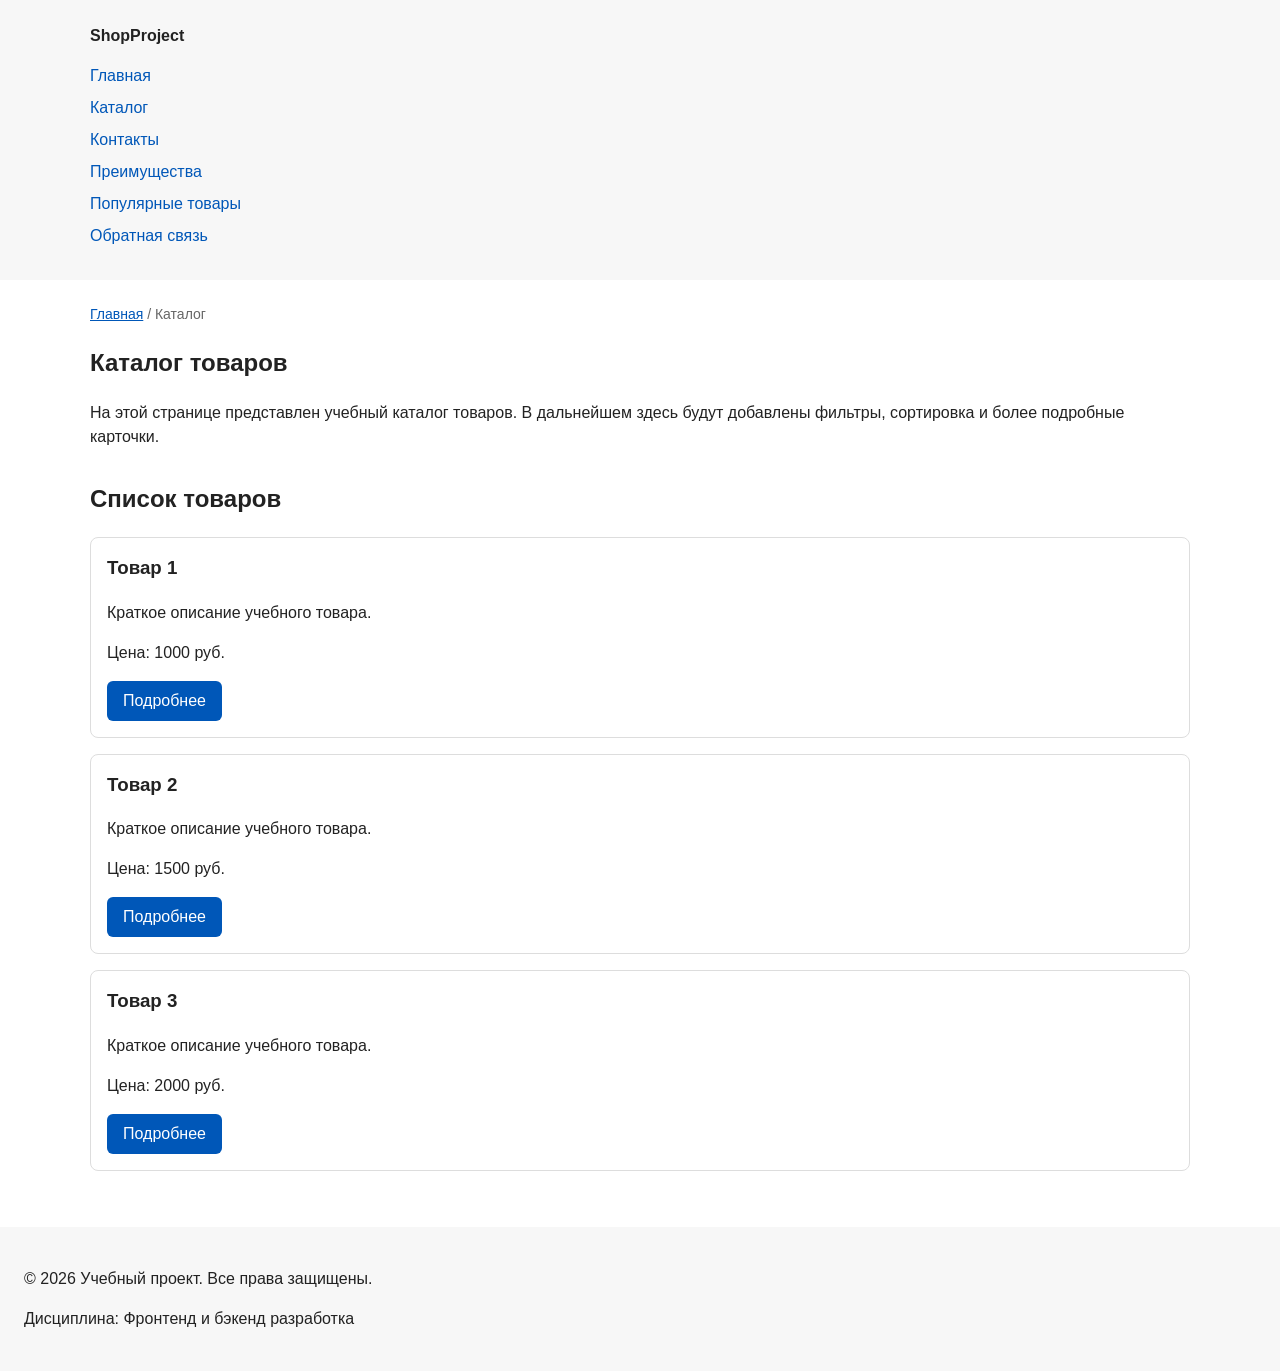
==== catalog.html @ 9553cd01 "feat: add multi-page structure navigation and anchors" ====
<!DOCTYPE html>
<html lang="ru">
<head>
  <meta charset="UTF-8">
  <meta name="viewport" content="width=device-width, initial-scale=1.0">
  <meta name="description" content="Каталог товаров учебного интернет-магазина.">
  <title>Каталог товаров — Учебный интернет-магазин</title>
  <link rel="stylesheet" href="css/style.css">
</head>
<body>
  <header>
    <div class="site-header">
      <a class="site-logo" href="index.html">ShopProject</a>

      <nav class="site-nav" aria-label="Основная навигация">
        <ul class="site-nav__list">
          <li><a href="index.html">Главная</a></li>
          <li><a href="catalog.html">Каталог</a></li>
          <li><a href="contacts.html">Контакты</a></li>
          <li><a href="index.html#advantages">Преимущества</a></li>
          <li><a href="index.html#popular">Популярные товары</a></li>
          <li><a href="index.html#contacts">Обратная связь</a></li>
        </ul>
      </nav>
    </div>
  </header>

  <main>
    <nav class="breadcrumbs" aria-label="Хлебные крошки">
      <a href="index.html">Главная</a>
      <span>Каталог</span>
    </nav>

    <section class="section">
      <h1>Каталог товаров</h1>
      <p>
        На этой странице представлен учебный каталог товаров.
        В дальнейшем здесь будут добавлены фильтры, сортировка и более
        подробные карточки.
      </p>
    </section>

    <section class="section">
      <h2>Список товаров</h2>

      <article class="product-card">
        <h3>Товар 1</h3>
        <p>Краткое описание учебного товара.</p>
        <p>Цена: 1000 руб.</p>
        <a class="button" href="index.html#popular">Подробнее</a>
      </article>

      <article class="product-card">
        <h3>Товар 2</h3>
        <p>Краткое описание учебного товара.</p>
        <p>Цена: 1500 руб.</p>
        <a class="button" href="index.html#popular">Подробнее</a>
      </article>

      <article class="product-card">
        <h3>Товар 3</h3>
        <p>Краткое описание учебного товара.</p>
        <p>Цена: 2000 руб.</p>
        <a class="button" href="index.html#popular">Подробнее</a>
      </article>
    </section>
  </main>

  <footer>
    <p>&copy; 2026 Учебный проект. Все права защищены.</p>
    <p>Дисциплина: Фронтенд и бэкенд разработка</p>
  </footer>
</body>
</html>
---- css/style.css ----
/* ===============================
   1. Переменные проекта
   =============================== */

:root {
  /* Основные цвета проекта */
  --color-bg: #ffffff;
  --color-text: #222222;
  --color-muted: #666666;
  --color-primary: #0057b8;
  --color-primary-dark: #003f86;
  --color-border: #dddddd;
  --color-surface: #f7f7f7;
  --color-surface-accent: #eef5ff;
  --color-danger: #b00020;
  --color-success: #168a2f;
  --color-success-bg: #eefaf0;
  --color-white: #ffffff;

  /* Отступы */
  --space-xs: 4px;
  --space-sm: 8px;
  --space-md: 16px;
  --space-lg: 24px;
  --space-xl: 32px;

  /* Скругления */
  --radius-sm: 6px;
  --radius-md: 8px;
  --radius-lg: 12px;

  /* Размеры */
  --container-width: 1100px;
}

:target {
  outline: 2px dashed var(--color-primary);
  outline-offset: 4px;
}

/* ===============================
   2. Базовые стили
   =============================== */

/*
  Универсальное правило для всех элементов.
  border-box делает расчёт размеров более понятным:
  width включает content, padding и border.
*/
* {
  box-sizing: border-box;
}

/*
  Убираем стандартный внешний отступ браузера у body.
  Без этого вокруг страницы может появиться белая рамка.
*/
body {
  margin: 0;
  font-family: Arial, sans-serif;
  line-height: 1.5;
  color: var(--color-text);
  background-color: var(--color-bg);
}

/*
  Задаём внутренние отступы для основных областей страницы.
  Это делает содержимое визуально отделённым от краёв окна браузера.
*/
header,
main,
footer {
  padding: var(--space-lg);
}

/*
  Оформляем шапку страницы.
*/
header {
  background-color: var(--color-surface);
}

/*
  Оформляем подвал страницы тем же фоном,
  чтобы визуально отделить его от основного содержимого.
*/
footer {
  background-color: var(--color-surface);
}

html {
  scroll-behavior: smooth;
}

/* ===============================
   3. Общие элементы интерфейса
   =============================== */

a {
  color: var(--color-primary);
}

a:hover {
  color: var(--color-primary-dark);
}

a:focus-visible {
  outline: 2px solid var(--color-primary);
  outline-offset: 3px;
}

/*
  Пока это обычная ссылка или кнопка, но визуально она оформляется как кнопка.
*/
.button {
  display: inline-block;
  padding: var(--space-sm) var(--space-md);
  color: var(--color-white);
  background-color: var(--color-primary);
  text-decoration: none;
  border: none;
  border-radius: var(--radius-sm);
  cursor: pointer;
}

.button:hover {
  background-color: var(--color-primary-dark);
}

.button:focus-visible {
  outline: 2px solid var(--color-primary);
  outline-offset: 3px;
}

.button:disabled {
  opacity: 0.6;
  cursor: not-allowed;
}

/* ===============================
   4. Компоненты страницы
   =============================== */

/*
  Ограничиваем ширину содержимого шапки,
  чтобы оно не растягивалось слишком сильно на широких экранах.
*/
.site-header {
  max-width: var(--container-width);
  margin: 0 auto;
}

/*
  Оформляем текстовый логотип.
*/
.site-logo {
  font-weight: bold;
  text-decoration: none;
  color: var(--color-text);
}

/*
  Убираем стандартные отступы и маркеры списка навигации.
*/
.site-nav__list {
  padding: 0;
  margin: var(--space-md) 0 0;
  list-style: none;
}

/*
  Добавляем расстояние между пунктами меню.
*/
.site-nav__list li {
  margin-bottom: var(--space-sm);
}

/*
  Оформляем ссылки меню.
*/
.site-nav__list a {
  color: var(--color-primary);
  text-decoration: none;
}

/*
  При наведении мыши подчёркиваем ссылку.
  Подробно состояния интерфейса будут рассмотрены в практической работе 1.7.
*/
.site-nav__list a:hover {
  text-decoration: underline;
}

/*
  Hero-блок — первый крупный блок страницы.
  Он визуально отделяется от остальных разделов фоном и отступами.
*/
.hero {
  max-width: var(--container-width);
  margin: 0 auto var(--space-xl);
  padding: var(--space-xl) var(--space-lg);
  background-color: var(--color-surface-accent);
  border-radius: var(--radius-lg);
}

/*
  Общий класс для разделов страницы.
*/
.section {
  max-width: var(--container-width);
  margin: 0 auto var(--space-xl);
}

/*
  Убираем лишний верхний отступ у заголовков разделов.
*/
.section h2 {
  margin-top: 0;
}

/*
  Карточка товара — самостоятельный блок.
  На следующих занятиях карточки будут доработаны и выстроены в сетку.
*/
.product-card {
  margin-bottom: var(--space-md);
  padding: var(--space-md);
  border: 1px solid var(--color-border);
  border-radius: var(--radius-md);
  background-color: var(--color-bg);
}

/*
  При наведении подсвечиваем рамку — карточка воспринимается как интерактивный блок.
*/
.product-card:hover {
  border-color: var(--color-primary);
}

/*
  Убираем лишний верхний отступ у заголовка карточки.
*/
.product-card h3 {
  margin-top: 0;
}

/*
  Дополнительный информационный блок.
*/
.aside-info {
  max-width: var(--container-width);
  margin: 0 auto var(--space-xl);
  padding: var(--space-md);
  border-left: 4px solid var(--color-primary);
  background-color: var(--color-surface);
}

/* ===============================
   5. Форма и модальное окно
   =============================== */

/*
  Модальное окно.
  Элемент dialog сам умеет открываться поверх страницы.
*/
.order-dialog {
  width: min(100% - 32px, 560px);
  padding: var(--space-lg);
  border: none;
  border-radius: var(--radius-lg);
}

/*
  Затемнение фона за модальным окном.
*/
.order-dialog::backdrop {
  background-color: rgba(0, 0, 0, 0.5);
}

/*
  Поле формы.
  Каждый блок получает нижний отступ.
*/
.form-field {
  margin-bottom: var(--space-md);
}

/*
  Подпись поля.
*/
.form-field label {
  display: block;
  margin-bottom: var(--space-xs);
}

/*
  Основные поля формы.
*/
.form-field input,
.form-field select,
.form-field textarea {
  width: 100%;
  padding: 10px 12px;
  border: 1px solid var(--color-border);
  border-radius: var(--radius-sm);
  font: inherit;
}

/*
  Checkbox не должен занимать всю ширину.
*/
.form-field input[type="checkbox"] {
  width: auto;
}

/*
  Подсказка под полем телефона.
*/
.form-field small {
  display: block;
  margin-top: var(--space-xs);
  color: var(--color-muted);
}

/*
  Подсветка поля при наведении.
*/
.form-field input:hover,
.form-field select:hover,
.form-field textarea:hover {
  border-color: var(--color-primary);
}

/*
  Видимый фокус для клавиатурной навигации.
*/
.form-field input:focus-visible,
.form-field select:focus-visible,
.form-field textarea:focus-visible,
.form-actions button:focus-visible {
  outline: 2px solid var(--color-primary);
  outline-offset: 3px;
}

/*
  Подсветка ошибочных полей.
  Атрибут aria-invalid будет добавляться через JavaScript.
*/
[aria-invalid="true"] {
  border-color: var(--color-danger);
}

/*
  Кнопки формы.
*/
.form-actions {
  display: flex;
  gap: 12px;
  margin-top: var(--space-lg);
}

/*
  Сообщение об успешной отправке.
*/
.success-message {
  max-width: var(--container-width);
  margin: var(--space-lg) auto;
  padding: var(--space-md);
  border-left: 4px solid var(--color-success);
  background-color: var(--color-success-bg);
}

/*Стили для хлебных крошек*/

.breadcrumbs {
  max-width: var(--container-width);
  margin: 0 auto var(--space-md);
  font-size: 14px;
  color: var(--color-muted);
}

.breadcrumbs a {
  color: var(--color-primary);
}

.breadcrumbs span::before {
  content: " / ";
  color: var(--color-muted);
}
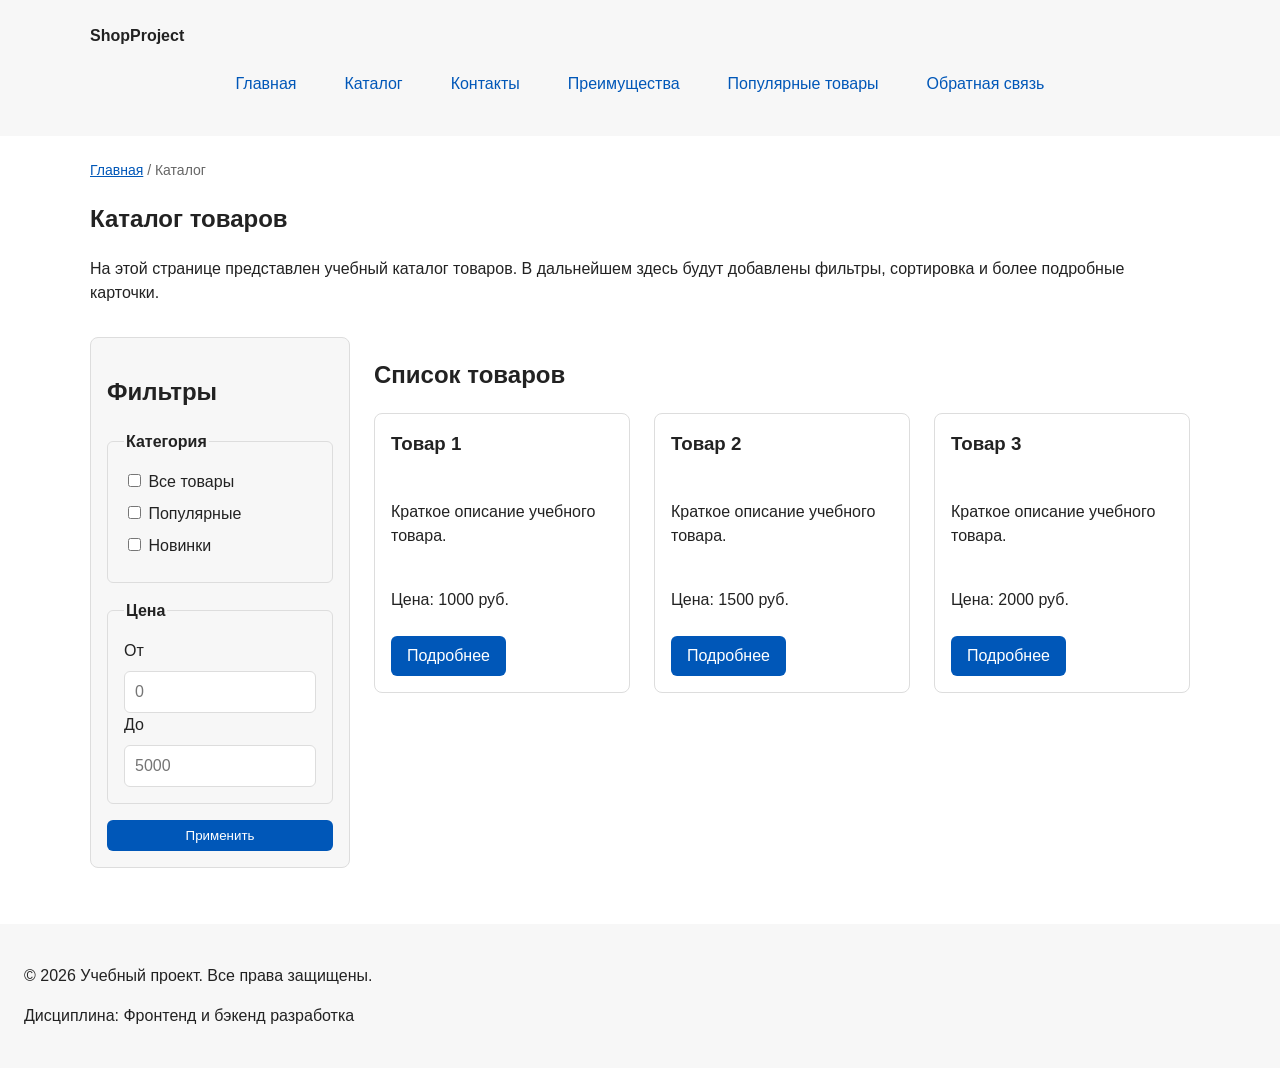
==== commit 335094b7: "feat: add flex navigation and grid catalog layout" ====
--- a/catalog.html
+++ b/catalog.html
@@ -1,74 +1,120 @@
 <!DOCTYPE html>
 <html lang="ru">
+
 <head>
-  <meta charset="UTF-8">
-  <meta name="viewport" content="width=device-width, initial-scale=1.0">
-  <meta name="description" content="Каталог товаров учебного интернет-магазина.">
-  <title>Каталог товаров — Учебный интернет-магазин</title>
-  <link rel="stylesheet" href="css/style.css">
+    <meta charset="UTF-8">
+    <meta name="viewport" content="width=device-width, initial-scale=1.0">
+    <meta name="description" content="Каталог товаров учебного интернет-магазина.">
+    <title>Каталог товаров — Учебный интернет-магазин</title>
+    <link rel="stylesheet" href="css/style.css">
 </head>
+
 <body>
-  <header>
-    <div class="site-header">
-      <a class="site-logo" href="index.html">ShopProject</a>
+    <header>
+        <div class="site-header">
+            <a class="site-logo" href="index.html">ShopProject</a>
 
-      <nav class="site-nav" aria-label="Основная навигация">
-        <ul class="site-nav__list">
-          <li><a href="index.html">Главная</a></li>
-          <li><a href="catalog.html">Каталог</a></li>
-          <li><a href="contacts.html">Контакты</a></li>
-          <li><a href="index.html#advantages">Преимущества</a></li>
-          <li><a href="index.html#popular">Популярные товары</a></li>
-          <li><a href="index.html#contacts">Обратная связь</a></li>
-        </ul>
-      </nav>
-    </div>
-  </header>
+            <nav class="site-nav" aria-label="Основная навигация">
+                <ul class="site-nav__list">
+                    <li><a href="index.html">Главная</a></li>
+                    <li><a href="catalog.html">Каталог</a></li>
+                    <li><a href="contacts.html">Контакты</a></li>
+                    <li><a href="index.html#advantages">Преимущества</a></li>
+                    <li><a href="index.html#popular">Популярные товары</a></li>
+                    <li><a href="index.html#contacts">Обратная связь</a></li>
+                </ul>
+            </nav>
+        </div>
+    </header>
 
-  <main>
-    <nav class="breadcrumbs" aria-label="Хлебные крошки">
-      <a href="index.html">Главная</a>
-      <span>Каталог</span>
-    </nav>
+    <main>
+        <nav class="breadcrumbs" aria-label="Хлебные крошки">
+            <a href="index.html">Главная</a>
+            <span>Каталог</span>
+        </nav>
 
-    <section class="section">
-      <h1>Каталог товаров</h1>
-      <p>
-        На этой странице представлен учебный каталог товаров.
-        В дальнейшем здесь будут добавлены фильтры, сортировка и более
-        подробные карточки.
-      </p>
-    </section>
+        <section class="section">
+            <h1>Каталог товаров</h1>
+            <p>
+                На этой странице представлен учебный каталог товаров.
+                В дальнейшем здесь будут добавлены фильтры, сортировка и более
+                подробные карточки.
+            </p>
+        </section>
 
-    <section class="section">
-      <h2>Список товаров</h2>
+        <section class="catalog-layout">
+            <aside class="catalog-filters">
+                <h2>Фильтры</h2>
 
-      <article class="product-card">
-        <h3>Товар 1</h3>
-        <p>Краткое описание учебного товара.</p>
-        <p>Цена: 1000 руб.</p>
-        <a class="button" href="index.html#popular">Подробнее</a>
-      </article>
+                <form class="filters-form" action="#" method="get">
+                    <fieldset>
+                        <legend>Категория</legend>
 
-      <article class="product-card">
-        <h3>Товар 2</h3>
-        <p>Краткое описание учебного товара.</p>
-        <p>Цена: 1500 руб.</p>
-        <a class="button" href="index.html#popular">Подробнее</a>
-      </article>
+                        <label>
+                            <input type="checkbox" name="category" value="all">
+                            Все товары
+                        </label>
 
-      <article class="product-card">
-        <h3>Товар 3</h3>
-        <p>Краткое описание учебного товара.</p>
-        <p>Цена: 2000 руб.</p>
-        <a class="button" href="index.html#popular">Подробнее</a>
-      </article>
-    </section>
-  </main>
+                        <label>
+                            <input type="checkbox" name="category" value="popular">
+                            Популярные
+                        </label>
 
-  <footer>
-    <p>&copy; 2026 Учебный проект. Все права защищены.</p>
-    <p>Дисциплина: Фронтенд и бэкенд разработка</p>
-  </footer>
+                        <label>
+                            <input type="checkbox" name="category" value="new">
+                            Новинки
+                        </label>
+                    </fieldset>
+
+                    <fieldset>
+                        <legend>Цена</legend>
+
+                        <label for="price-from">От</label>
+                        <input id="price-from" name="price-from" type="number" min="0" placeholder="0">
+
+                        <label for="price-to">До</label>
+                        <input id="price-to" name="price-to" type="number" min="0" placeholder="5000">
+                    </fieldset>
+
+                    <button class="button" type="submit">Применить</button>
+                </form>
+            </aside>
+
+            <section class="catalog-products">
+                <h2>Список товаров</h2>
+
+                <div class="products-grid">
+                    <article class="product-card">
+                        <h3>Товар 1</h3>
+                        <p>Краткое описание учебного товара.</p>
+                        <p>Цена: 1000 руб.</p>
+                        <a class="button" href="index.html#popular">Подробнее</a>
+                    </article>
+
+                    <article class="product-card">
+                        <h3>Товар 2</h3>
+                        <p>Краткое описание учебного товара.</p>
+                        <p>Цена: 1500 руб.</p>
+                        <a class="button" href="index.html#popular">Подробнее</a>
+                    </article>
+
+                    <article class="product-card">
+                        <h3>Товар 3</h3>
+                        <p>Краткое описание учебного товара.</p>
+                        <p>Цена: 2000 руб.</p>
+                        <a class="button" href="index.html#popular">Подробнее</a>
+                    </article>
+                </div>
+            </section>
+        </section>
+
+
+    </main>
+
+    <footer>
+        <p>&copy; 2026 Учебный проект. Все права защищены.</p>
+        <p>Дисциплина: Фронтенд и бэкенд разработка</p>
+    </footer>
 </body>
+
 </html>
--- a/css/style.css
+++ b/css/style.css
@@ -163,6 +163,11 @@
   Убираем стандартные отступы и маркеры списка навигации.
 */
 .site-nav__list {
+  display: flex;
+  flex-wrap: wrap;
+  justify-content: center;
+  align-items: center;
+  gap: var(--space-md);
   padding: 0;
   margin: var(--space-md) 0 0;
   list-style: none;
@@ -179,8 +184,11 @@
   Оформляем ссылки меню.
 */
 .site-nav__list a {
+  display: inline-block;
+  padding: var(--space-sm) var(--space-md);
   color: var(--color-primary);
   text-decoration: none;
+  border-radius: var(--radius-sm);
 }
 
 /*
@@ -188,7 +196,8 @@
   Подробно состояния интерфейса будут рассмотрены в практической работе 1.7.
 */
 .site-nav__list a:hover {
-  text-decoration: underline;
+  color: var(--color-white);
+  background-color: var(--color-primary);
 }
 
 /*
@@ -223,13 +232,21 @@
   На следующих занятиях карточки будут доработаны и выстроены в сетку.
 */
 .product-card {
-  margin-bottom: var(--space-md);
+  display: flex;
+  flex-direction: column;
+  gap: var(--space-sm);
+  margin-bottom: 0;
   padding: var(--space-md);
   border: 1px solid var(--color-border);
   border-radius: var(--radius-md);
   background-color: var(--color-bg);
 }
 
+.product-card .button {
+  margin-top: auto;
+  align-self: flex-start;
+}
+
 /*
   При наведении подсвечиваем рамку — карточка воспринимается как интерактивный блок.
 */
@@ -253,6 +270,12 @@
   padding: var(--space-md);
   border-left: 4px solid var(--color-primary);
   background-color: var(--color-surface);
+}
+
+.products-grid {
+  display: grid;
+  grid-template-columns: repeat(3, 1fr);
+  gap: var(--space-lg);
 }
 
 /* ===============================
@@ -389,4 +412,53 @@
 }
 
 
-
+.catalog-layout {
+  max-width: var(--container-width);
+  margin: 0 auto var(--space-xl);
+  display: grid;
+  grid-template-columns: 260px 1fr;
+  grid-template-areas: "filters products";
+  gap: var(--space-lg);
+}
+
+.catalog-filters {
+  grid-area: filters;
+  padding: var(--space-md);
+  border: 1px solid var(--color-border);
+  border-radius: var(--radius-md);
+  background-color: var(--color-surface);
+}
+
+.catalog-products {
+  grid-area: products;
+}
+
+.filters-form {
+  display: grid;
+  gap: var(--space-md);
+}
+
+.filters-form fieldset {
+  margin: 0;
+  padding: var(--space-md);
+  border: 1px solid var(--color-border);
+  border-radius: var(--radius-sm);
+}
+
+.filters-form legend {
+  font-weight: 700;
+}
+
+.filters-form label {
+  display: block;
+  margin-bottom: var(--space-sm);
+}
+
+.filters-form input[type="number"] {
+  width: 100%;
+  padding: 8px 10px;
+  border: 1px solid var(--color-border);
+  border-radius: var(--radius-sm);
+  font: inherit;
+}
+
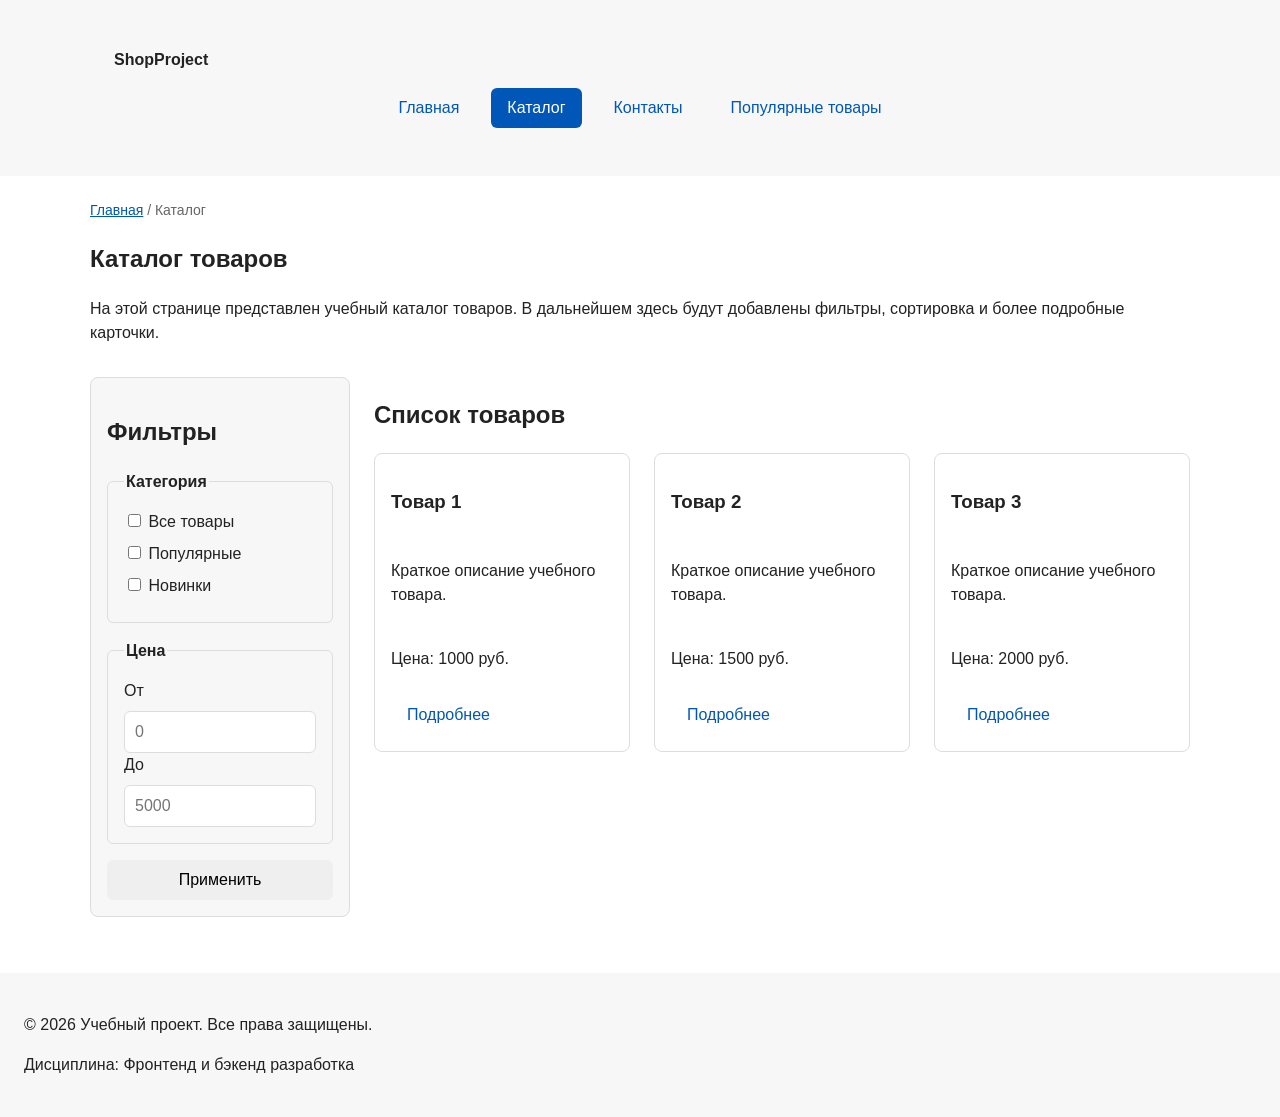
==== commit 9bb33ef4: "refactor: apply BEM naming to CSS classes" ====
--- a/catalog.html
+++ b/catalog.html
@@ -10,18 +10,28 @@
 </head>
 
 <body>
-    <header>
-        <div class="site-header">
-            <a class="site-logo" href="index.html">ShopProject</a>
+    <header class="site-header">
+        <div class="site-header__inner">
+            <a class="site-header__logo" href="index.html">ShopProject</a>
 
             <nav class="site-nav" aria-label="Основная навигация">
                 <ul class="site-nav__list">
-                    <li><a href="index.html">Главная</a></li>
-                    <li><a href="catalog.html">Каталог</a></li>
-                    <li><a href="contacts.html">Контакты</a></li>
-                    <li><a href="index.html#advantages">Преимущества</a></li>
-                    <li><a href="index.html#popular">Популярные товары</a></li>
-                    <li><a href="index.html#contacts">Обратная связь</a></li>
+                    <li class="site-nav__item">
+                        <a class="site-nav__link" href="index.html">
+                            Главная
+                        </a>
+                    </li>
+                    <li class="site-nav__item">
+                        <a class="site-nav__link site-nav__link--active" href="catalog.html">Каталог</a>
+                    </li>
+                    <li class="site-nav__item">
+                        <a class="site-nav__link" href="contacts.html">Контакты</a>
+                    </li>
+                    <li class="site-nav__item">
+                        <a class="site-nav__link" href="index.html#popular">
+                            Популярные товары
+                        </a>
+                    </li>
                 </ul>
             </nav>
         </div>
@@ -29,8 +39,8 @@
 
     <main>
         <nav class="breadcrumbs" aria-label="Хлебные крошки">
-            <a href="index.html">Главная</a>
-            <span>Каталог</span>
+            <a class="breadcrumbs__link" href="index.html">Главная</a>
+            <span class="breadcrumbs__current">Каталог</span>
         </nav>
 
         <section class="section">
--- a/css/style.css
+++ b/css/style.css
@@ -76,8 +76,20 @@
 /*
   Оформляем шапку страницы.
 */
-header {
+.site-header {
   background-color: var(--color-surface);
+}
+
+.site-header__inner {
+  max-width: var(--container-width);
+  margin: 0 auto;
+  padding: var(--space-lg);
+}
+
+.site-header__logo {
+  font-weight: 700;
+  color: var(--color-text);
+  text-decoration: none;
 }
 
 /*
@@ -115,16 +127,30 @@
 .button {
   display: inline-block;
   padding: var(--space-sm) var(--space-md);
+  border: none;
+  border-radius: var(--radius-sm);
+  font: inherit;
+  text-decoration: none;
+  cursor: pointer;
+}
+
+.button--primary {
   color: var(--color-white);
   background-color: var(--color-primary);
-  text-decoration: none;
-  border: none;
-  border-radius: var(--radius-sm);
-  cursor: pointer;
-}
-
-.button:hover {
+}
+
+.button--primary:hover {
   background-color: var(--color-primary-dark);
+}
+.button--secondary {
+  color: var(--color-primary);
+  background-color: transparent;
+  border: 1px solid var(--color-primary);
+}
+
+.button--secondary:hover {
+  color: var(--color-white);
+  background-color: var(--color-primary);
 }
 
 .button:focus-visible {
@@ -132,7 +158,8 @@
   outline-offset: 3px;
 }
 
-.button:disabled {
+.button:disabled,
+.button--disabled {
   opacity: 0.6;
   cursor: not-allowed;
 }
@@ -141,23 +168,6 @@
    4. Компоненты страницы
    =============================== */
 
-/*
-  Ограничиваем ширину содержимого шапки,
-  чтобы оно не растягивалось слишком сильно на широких экранах.
-*/
-.site-header {
-  max-width: var(--container-width);
-  margin: 0 auto;
-}
-
-/*
-  Оформляем текстовый логотип.
-*/
-.site-logo {
-  font-weight: bold;
-  text-decoration: none;
-  color: var(--color-text);
-}
 
 /*
   Убираем стандартные отступы и маркеры списка навигации.
@@ -173,17 +183,7 @@
   list-style: none;
 }
 
-/*
-  Добавляем расстояние между пунктами меню.
-*/
-.site-nav__list li {
-  margin-bottom: var(--space-sm);
-}
-
-/*
-  Оформляем ссылки меню.
-*/
-.site-nav__list a {
+.site-nav__link {
   display: inline-block;
   padding: var(--space-sm) var(--space-md);
   color: var(--color-primary);
@@ -191,11 +191,17 @@
   border-radius: var(--radius-sm);
 }
 
-/*
-  При наведении мыши подчёркиваем ссылку.
-  Подробно состояния интерфейса будут рассмотрены в практической работе 1.7.
-*/
-.site-nav__list a:hover {
+.site-nav__link:hover {
+  color: var(--color-white);
+  background-color: var(--color-primary);
+}
+
+.site-nav__link:focus-visible {
+  outline: 2px solid var(--color-primary);
+  outline-offset: 3px;
+}
+
+.site-nav__link--active {
   color: var(--color-white);
   background-color: var(--color-primary);
 }
@@ -254,13 +260,37 @@
   border-color: var(--color-primary);
 }
 
-/*
-  Убираем лишний верхний отступ у заголовка карточки.
-*/
-.product-card h3 {
-  margin-top: 0;
-}
-
+.product-card--featured {
+  border-color: var(--color-primary);
+}
+
+.product-card--discount {
+  border-color: var(--color-danger);
+}
+
+.product-card__title {
+  margin: 0;
+  color: var(--color-text);
+}
+
+.product-card__description {
+  margin: 0;
+  color: var(--color-muted);
+}
+
+.product-card__price {
+  margin: 0;
+  font-weight: 700;
+}
+
+.product-card--discount .product-card__price {
+  color: var(--color-danger);
+}
+
+.product-card__button {
+  margin-top: auto;
+  align-self: flex-start;
+}
 /*
   Дополнительный информационный блок.
 */
@@ -293,11 +323,12 @@
   border-radius: var(--radius-lg);
 }
 
-/*
-  Затемнение фона за модальным окном.
-*/
 .order-dialog::backdrop {
   background-color: rgba(0, 0, 0, 0.5);
+}
+
+.order-dialog__title {
+  margin-top: 0;
 }
 
 /*
@@ -332,37 +363,43 @@
 /*
   Checkbox не должен занимать всю ширину.
 */
-.form-field input[type="checkbox"] {
-  width: auto;
-}
-
-/*
-  Подсказка под полем телефона.
-*/
-.form-field small {
+
+.order-form__field {
+  margin-bottom: var(--space-md);
+}
+
+.order-form__label {
   display: block;
-  margin-top: var(--space-xs);
-  color: var(--color-muted);
-}
-
-/*
-  Подсветка поля при наведении.
-*/
-.form-field input:hover,
-.form-field select:hover,
-.form-field textarea:hover {
+  margin-bottom: var(--space-xs);
+}
+
+.order-form__input,
+.order-form__select,
+.order-form__textarea {
+  width: 100%;
+  padding: 10px 12px;
+  border: 1px solid var(--color-border);
+  border-radius: var(--radius-sm);
+  font: inherit;
+}
+
+.order-form__input:hover,
+.order-form__select:hover,
+.order-form__textarea:hover {
   border-color: var(--color-primary);
 }
 
-/*
-  Видимый фокус для клавиатурной навигации.
-*/
-.form-field input:focus-visible,
-.form-field select:focus-visible,
-.form-field textarea:focus-visible,
-.form-actions button:focus-visible {
+.order-form__input:focus-visible,
+.order-form__select:focus-visible,
+.order-form__textarea:focus-visible {
   outline: 2px solid var(--color-primary);
   outline-offset: 3px;
+}
+
+.order-form__actions {
+  display: flex;
+  gap: var(--space-md);
+  margin-top: var(--space-lg);
 }
 
 /*
@@ -399,6 +436,15 @@
   max-width: var(--container-width);
   margin: 0 auto var(--space-md);
   font-size: 14px;
+  color: var(--color-muted);
+}
+
+.breadcrumbs__link {
+  color: var(--color-primary);
+}
+
+.breadcrumbs__current::before {
+  content: " / ";
   color: var(--color-muted);
 }
 
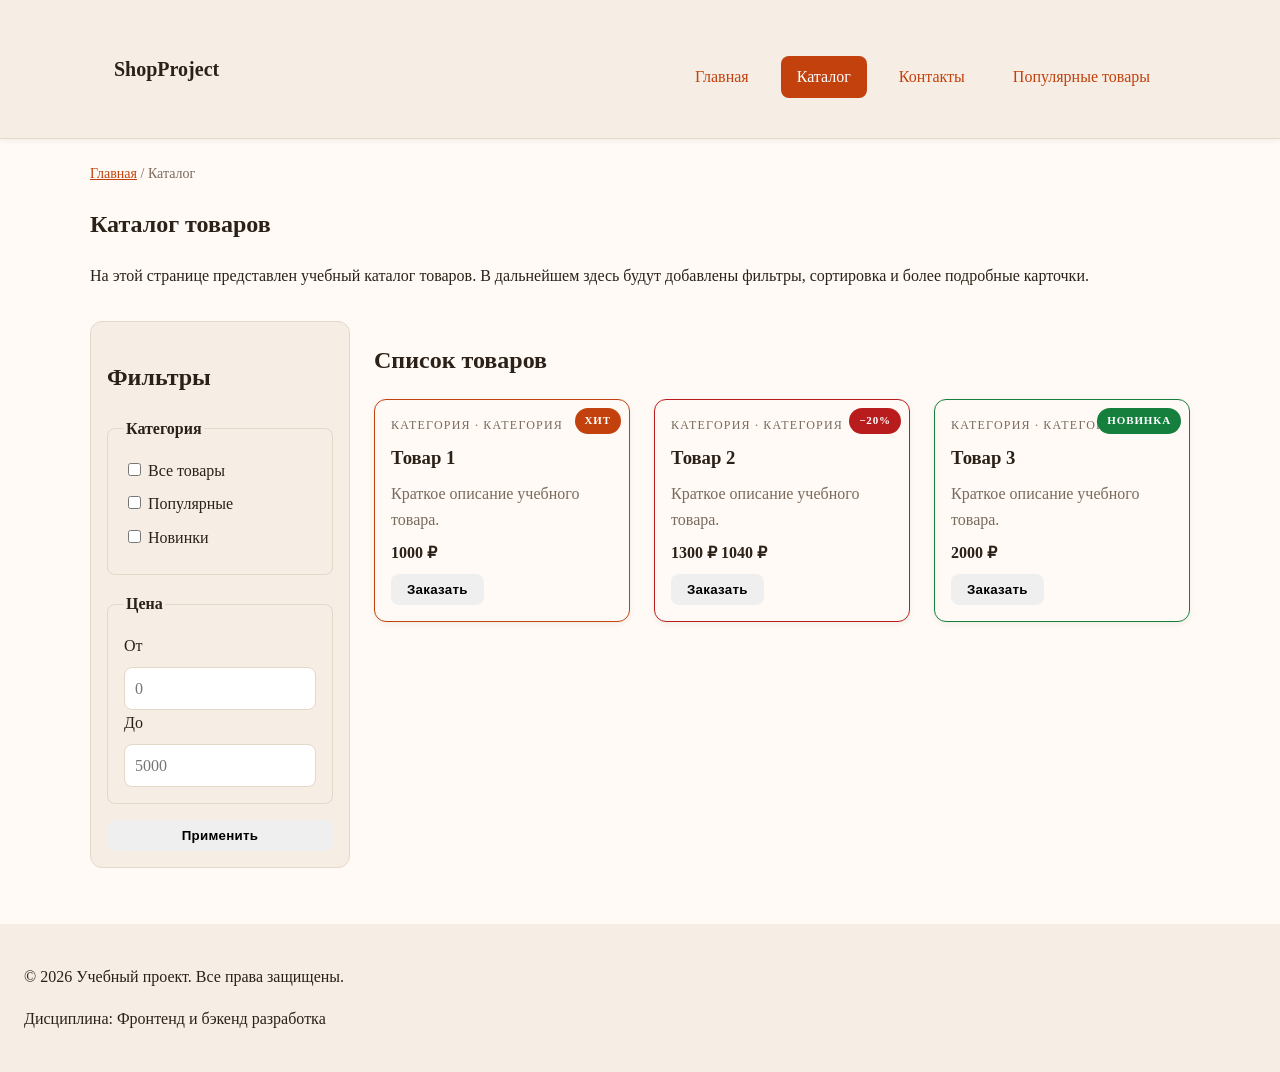
==== commit 4a8f04b1: "new design!" ====
--- a/catalog.html
+++ b/catalog.html
@@ -94,25 +94,62 @@
                 <h2>Список товаров</h2>
 
                 <div class="products-grid">
-                    <article class="product-card">
-                        <h3>Товар 1</h3>
-                        <p>Краткое описание учебного товара.</p>
-                        <p>Цена: 1000 руб.</p>
-                        <a class="button" href="index.html#popular">Подробнее</a>
+                    <article class="product-card product-card--featured">
+                        <span class="product-card__badge">Хит</span>
+
+                        <p class="product-card__category">Категория · Категория</p>
+
+                        <h3 class="product-card__title">Товар 1</h3>
+                        <p class="product-card__description">Краткое описание учебного товара.</p>
+
+
+
+                        <p class="product-card__price">
+                            1000 ₽
+                        </p>
+
+                        <button class="button product-card__button" type="button" data-product="Товар 1">
+                            Заказать
+                        </button>
                     </article>
 
-                    <article class="product-card">
-                        <h3>Товар 2</h3>
-                        <p>Краткое описание учебного товара.</p>
-                        <p>Цена: 1500 руб.</p>
-                        <a class="button" href="index.html#popular">Подробнее</a>
+                    <article class="product-card product-card--discount">
+                        <span class="product-card__badge">−20%</span>
+
+                        <p class="product-card__category">Категория · Категория</p>
+
+                        <h3 class="product-card__title">Товар 2</h3>
+                        <p class="product-card__description">Краткое описание учебного товара.</p>
+
+
+
+                        <p class="product-card__price">
+                            <span class="product-card__price-old">1300 ₽</span>
+                            1040 ₽
+                        </p>
+
+                        <button class="button product-card__button" type="button" data-product="Товар 2">
+                            Заказать
+                        </button>
                     </article>
 
-                    <article class="product-card">
-                        <h3>Товар 3</h3>
-                        <p>Краткое описание учебного товара.</p>
-                        <p>Цена: 2000 руб.</p>
-                        <a class="button" href="index.html#popular">Подробнее</a>
+                    <article class="product-card product-card--new">
+                        <span class="product-card__badge">Новинка</span>
+
+                        <p class="product-card__category">Категория · Категория</p>
+
+                        <h3 class="product-card__title">Товар 3</h3>
+                        <p class="product-card__description">Краткое описание учебного товара.</p>
+
+
+
+                        <p class="product-card__price">
+                            2000 ₽
+                        </p>
+
+                        <button class="button product-card__button" type="button" data-product="Товар 3">
+                            Заказать
+                        </button>
                     </article>
                 </div>
             </section>
--- a/css/style.css
+++ b/css/style.css
@@ -3,31 +3,46 @@
    =============================== */
 
 :root {
-  /* Основные цвета проекта */
-  --color-bg: #ffffff;
-  --color-text: #222222;
-  --color-muted: #666666;
-  --color-primary: #0057b8;
-  --color-primary-dark: #003f86;
-  --color-border: #dddddd;
-  --color-surface: #f7f7f7;
-  --color-surface-accent: #eef5ff;
-  --color-danger: #b00020;
-  --color-success: #168a2f;
-  --color-success-bg: #eefaf0;
+  /* --- Собственная визуальная концепция: тёплая терракотовая палитра --- */
+
+  /* Фоны и текст */
+  --color-bg: #fffaf5;
+  /* тёплый кремовый вместо белого */
+  --color-text: #2b2118;
+  /* тёмно-коричневый вместо чёрного */
+  --color-muted: #7a6a5d;
+  /* приглушённый коричневый */
+  --color-surface: #f6ede4;
+  /* бежевая поверхность */
+  --color-surface-accent: #fbe4d5;
+  /* персиковый акцент */
+
+  /* Основной акцент — терракота */
+  --color-primary: #c2410c;
+  --color-primary-dark: #9a3412;
+
+  /* Границы и статусы */
+  --color-border: #e6d8c9;
+  --color-danger: #b91c1c;
+  --color-success: #15803d;
+  --color-success-bg: #ecfdf3;
   --color-white: #ffffff;
 
-  /* Отступы */
+  /* Отступы — без изменений */
   --space-xs: 4px;
   --space-sm: 8px;
   --space-md: 16px;
   --space-lg: 24px;
   --space-xl: 32px;
 
-  /* Скругления */
-  --radius-sm: 6px;
-  --radius-md: 8px;
-  --radius-lg: 12px;
+  /* Скругления — чуть крупнее для мягкости */
+  --radius-sm: 8px;
+  --radius-md: 12px;
+  --radius-lg: 18px;
+
+  /* Новая переменная: тень (используется в нескольких местах) */
+  --shadow-sm: 0 2px 6px rgba(43, 33, 24, 0.06);
+  --shadow-md: 0 6px 20px rgba(43, 33, 24, 0.10);
 
   /* Размеры */
   --container-width: 1100px;
@@ -57,8 +72,8 @@
 */
 body {
   margin: 0;
-  font-family: Arial, sans-serif;
-  line-height: 1.5;
+  font-family: "Georgia", "Times New Roman", serif;
+  line-height: 1.6;
   color: var(--color-text);
   background-color: var(--color-bg);
 }
@@ -77,20 +92,59 @@
   Оформляем шапку страницы.
 */
 .site-header {
+  position: sticky;
+  top: 0;
+  z-index: 100;
   background-color: var(--color-surface);
+  border-bottom: 1px solid var(--color-border);
+  box-shadow: var(--shadow-sm);
+  backdrop-filter: blur(6px);
 }
 
 .site-header__inner {
   max-width: var(--container-width);
   margin: 0 auto;
-  padding: var(--space-lg);
-}
-
+  padding: var(--space-md) var(--space-lg);
+  display: flex;
+  align-items: center;
+  justify-content: space-between;
+  gap: var(--space-lg);
+}
+
+/* Логотип с квадратной «маркой» */
 .site-header__logo {
+  display: inline-flex;
+  align-items: center;
+  gap: var(--space-sm);
   font-weight: 700;
+  font-size: 20px;
   color: var(--color-text);
   text-decoration: none;
 }
+/*
+.site-header__logo-mark {
+  display: inline-flex;
+  align-items: center;
+  justify-content: center;
+  width: 34px;
+  height: 34px;
+  font-family: Georgia, serif;
+  font-size: 20px;
+  color: var(--color-white);
+  background-color: var(--color-primary);
+  border-radius: var(--radius-sm);
+}*/
+
+/* Акцентная ссылка в меню — как «кнопка» */
+/*.site-nav__link--accent {
+  color: var(--color-white);
+  background-color: var(--color-primary);
+}
+
+.site-nav__link--accent:hover {
+  background-color: var(--color-primary-dark);
+  color: var(--color-white);
+}*/
 
 /*
   Оформляем подвал страницы тем же фоном,
@@ -119,6 +173,27 @@
 a:focus-visible {
   outline: 2px solid var(--color-primary);
   outline-offset: 3px;
+}
+
+/*
+  у заголовков h2 разделов появляется
+  короткая акцентная черта слева
+*/
+
+.section h2 {
+  position: relative;
+  padding-left: var(--space-md);
+}
+
+.section h2::before {
+  content: "";
+  position: absolute;
+  left: 0;
+  top: 0.25em;
+  bottom: 0.25em;
+  width: 4px;
+  background-color: var(--color-primary);
+  border-radius: 2px;
 }
 
 /*
@@ -129,9 +204,18 @@
   padding: var(--space-sm) var(--space-md);
   border: none;
   border-radius: var(--radius-sm);
-  font: inherit;
+  font-weight: 600;
+  letter-spacing: 0.02em;
+  transition: background-color 0.2s ease, transform 0.15s ease;
+
+  /*font: inherit;*/
+
   text-decoration: none;
   cursor: pointer;
+}
+
+.button:active {
+  transform: translateY(1px);
 }
 
 .button--primary {
@@ -142,6 +226,7 @@
 .button--primary:hover {
   background-color: var(--color-primary-dark);
 }
+
 .button--secondary {
   color: var(--color-primary);
   background-color: transparent;
@@ -210,12 +295,86 @@
   Hero-блок — первый крупный блок страницы.
   Он визуально отделяется от остальных разделов фоном и отступами.
 */
+
 .hero {
   max-width: var(--container-width);
   margin: 0 auto var(--space-xl);
-  padding: var(--space-xl) var(--space-lg);
+  padding: var(--space-xl);
+  display: flex;
+
+  gap: var(--space-xl);
+  align-items: center;
   background-color: var(--color-surface-accent);
   border-radius: var(--radius-lg);
+  box-shadow: var(--shadow-md);
+  position: relative;
+  overflow: hidden;
+}
+
+.hero__content {
+  flex: 1.2 1 0;   /* растёт пропорционально 1.2 */
+  min-width: 0;
+}
+
+.hero__visual {
+  flex: 0.8 1 0;   
+  position: relative;
+  min-height: 220px;
+}
+
+.hero__eyebrow {
+  margin: 0 0 var(--space-sm);
+  font-size: 13px;
+  text-transform: uppercase;
+  letter-spacing: 0.12em;
+  color: var(--color-primary);
+  font-weight: 700;
+}
+
+.hero__title {
+  margin: 0 0 var(--space-md);
+  font-size: clamp(28px, 4vw, 44px);
+  line-height: 1.15;
+  color: var(--color-text);
+}
+
+.hero__lead {
+  margin: 0 0 var(--space-lg);
+  max-width: 46ch;
+  color: var(--color-muted);
+  font-size: 17px;
+}
+
+.hero__actions {
+  display: flex;
+  flex-wrap: wrap;
+  gap: var(--space-md);
+}
+
+/* Пантовые кружечки */
+
+
+.hero__blob {
+  position: absolute;
+  border-radius: 50%;
+  filter: blur(6px);
+  opacity: 0.55;
+}
+
+.hero__blob--one {
+  width: 220px;
+  height: 220px;
+  right: 20px;
+  top: 0;
+  background: radial-gradient(circle at 30% 30%, #f59e0b, #c2410c 70%);
+}
+
+.hero__blob--two {
+  width: 140px;
+  height: 140px;
+  right: 140px;
+  bottom: -10px;
+  background: radial-gradient(circle at 30% 30%, #fde68a, #f59e0b 70%);
 }
 
 /*
@@ -226,38 +385,31 @@
   margin: 0 auto var(--space-xl);
 }
 
-/*
-  Убираем лишний верхний отступ у заголовков разделов.
-*/
-.section h2 {
-  margin-top: 0;
-}
-
-/*
-  Карточка товара — самостоятельный блок.
-  На следующих занятиях карточки будут доработаны и выстроены в сетку.
-*/
+
+/*
+  Карточка товара — самостоятельный блок.*/
+
 .product-card {
+  position: relative;
   display: flex;
   flex-direction: column;
   gap: var(--space-sm);
-  margin-bottom: 0;
   padding: var(--space-md);
   border: 1px solid var(--color-border);
   border-radius: var(--radius-md);
   background-color: var(--color-bg);
-}
-
-.product-card .button {
-  margin-top: auto;
-  align-self: flex-start;
-}
+  box-shadow: var(--shadow-sm);
+  transition: box-shadow 0.2s ease, transform 0.2s ease, border-color 0.2s ease;
+}
+
 
 /*
   При наведении подсвечиваем рамку — карточка воспринимается как интерактивный блок.
 */
 .product-card:hover {
   border-color: var(--color-primary);
+  box-shadow: var(--shadow-md);
+  transform: translateY(-3px);
 }
 
 .product-card--featured {
@@ -266,6 +418,10 @@
 
 .product-card--discount {
   border-color: var(--color-danger);
+}
+
+.product-card--new {
+  border-color: var(--color-success);
 }
 
 .product-card__title {
@@ -283,14 +439,51 @@
   font-weight: 700;
 }
 
-.product-card--discount .product-card__price {
-  color: var(--color-danger);
-}
 
 .product-card__button {
   margin-top: auto;
   align-self: flex-start;
 }
+
+
+/*.product-card--discount .product-card__price {
+  color: var(--color-danger);
+}*/
+
+/* --- Бейдж --- */
+
+.product-card__badge {
+  position: absolute;
+  top: var(--space-sm);
+  right: var(--space-sm);
+  padding: 4px 10px;
+  font-size: 11px;
+  font-weight: 700;
+  text-transform: uppercase;
+  letter-spacing: 0.08em;
+  color: var(--color-white);
+  background-color: var(--color-primary);
+  border-radius: 999px;
+  z-index: 1;
+}
+
+.product-card--discount .product-card__badge {
+  background-color: var(--color-danger);
+}
+
+.product-card--new .product-card__badge {
+  background-color: var(--color-success);
+}
+
+.product-card__category {
+  margin: 0;
+  font-size: 12px;
+  text-transform: uppercase;
+  letter-spacing: 0.1em;
+  color: var(--color-muted);
+}
+
+
 /*
   Дополнительный информационный блок.
 */
@@ -312,6 +505,34 @@
    5. Форма и модальное окно
    =============================== */
 
+/* Строка «Вы заказываете» в модалке */
+.order-dialog__product {
+  margin: 0 0 var(--space-md);
+  padding: var(--space-sm) var(--space-md);
+  background-color: var(--color-surface-accent);
+  border-left: 4px solid var(--color-primary);
+  border-radius: var(--radius-sm);
+  color: var(--color-muted);
+  font-size: 14px;
+}
+
+.order-dialog__product strong {
+  color: var(--color-text);
+}
+
+/* Сообщение об успехе — «тост» */
+.success-message {
+  max-width: var(--container-width);
+  margin: var(--space-lg) auto;
+  padding: var(--space-md) var(--space-lg);
+  border-left: 4px solid var(--color-success);
+  background-color: var(--color-success-bg);
+  border-radius: var(--radius-sm);
+  box-shadow: var(--shadow-sm);
+  color: var(--color-success);
+  font-weight: 600;
+}
+
 /*
   Модальное окно.
   Элемент dialog сам умеет открываться поверх страницы.
@@ -335,21 +556,17 @@
   Поле формы.
   Каждый блок получает нижний отступ.
 */
-.form-field {
-  margin-bottom: var(--space-md);
-}
+
 
 /*
   Подпись поля.
 */
+/*
 .form-field label {
   display: block;
   margin-bottom: var(--space-xs);
 }
 
-/*
-  Основные поля формы.
-*/
 .form-field input,
 .form-field select,
 .form-field textarea {
@@ -358,7 +575,7 @@
   border: 1px solid var(--color-border);
   border-radius: var(--radius-sm);
   font: inherit;
-}
+}*/
 
 /*
   Checkbox не должен занимать всю ширину.
@@ -413,22 +630,13 @@
 /*
   Кнопки формы.
 */
-.form-actions {
+/*.form-actions {
   display: flex;
   gap: 12px;
   margin-top: var(--space-lg);
-}
-
-/*
-  Сообщение об успешной отправке.
-*/
-.success-message {
-  max-width: var(--container-width);
-  margin: var(--space-lg) auto;
-  padding: var(--space-md);
-  border-left: 4px solid var(--color-success);
-  background-color: var(--color-success-bg);
-}
+}*/
+
+
 
 /*Стили для хлебных крошек*/
 
@@ -448,14 +656,6 @@
   color: var(--color-muted);
 }
 
-.breadcrumbs a {
-  color: var(--color-primary);
-}
-
-.breadcrumbs span::before {
-  content: " / ";
-  color: var(--color-muted);
-}
 
 
 .catalog-layout {
@@ -506,5 +706,4 @@
   border: 1px solid var(--color-border);
   border-radius: var(--radius-sm);
   font: inherit;
-}
-
+}
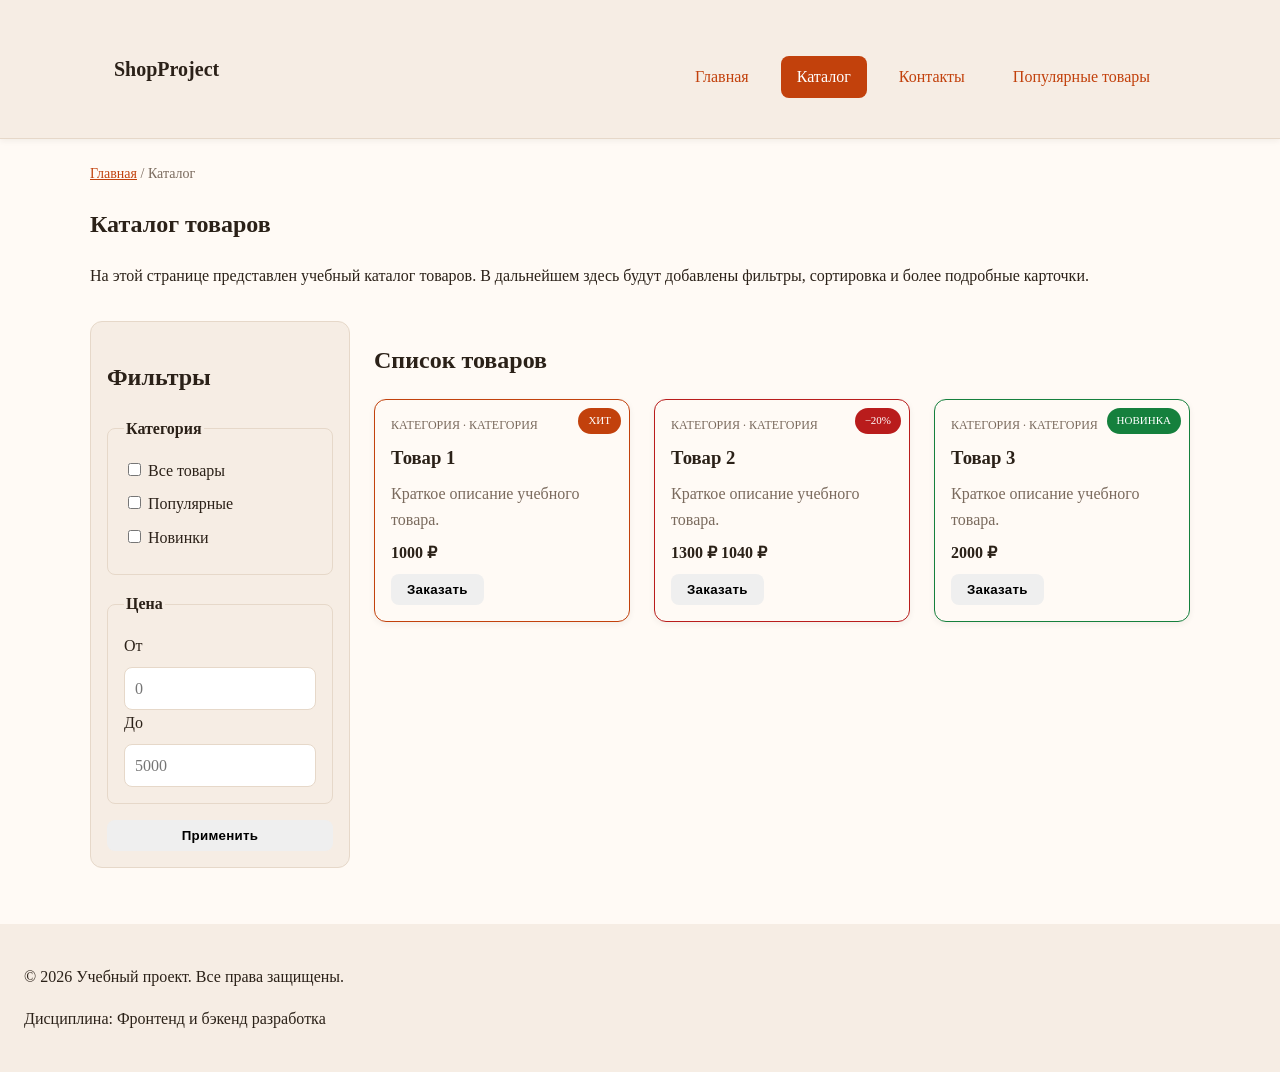
==== commit 66eea84d: "final_changes" ====
--- a/catalog.html
+++ b/catalog.html
@@ -7,6 +7,7 @@
     <meta name="description" content="Каталог товаров учебного интернет-магазина.">
     <title>Каталог товаров — Учебный интернет-магазин</title>
     <link rel="stylesheet" href="css/style.css">
+    <script src="js/main.js" defer></script>
 </head>
 
 <body>
@@ -162,6 +163,39 @@
         <p>&copy; 2026 Учебный проект. Все права защищены.</p>
         <p>Дисциплина: Фронтенд и бэкенд разработка</p>
     </footer>
+
+
+    <dialog class="order-dialog" id="order-dialog" aria-labelledby="order-dialog-title">
+        <h2 class="order-dialog__title" id="order-dialog-title">Оформление заявки</h2>
+
+        <p class="order-dialog__product">
+            Вы заказываете: <strong id="order-product-name">—</strong>
+        </p>
+
+        <form class="order-form" id="order-form" action="#" method="post" novalidate>
+            <input type="hidden" id="selected-product" name="product">
+
+            <div class="order-form__field">
+                <label class="order-form__label" for="order-name">Имя</label>
+                <input class="order-form__input" id="order-name" name="name" type="text" required>
+            </div>
+
+            <div class="order-form__field">
+                <label class="order-form__label" for="order-email">E-mail</label>
+                <input class="order-form__input" id="order-email" name="email" type="email" required>
+            </div>
+
+            <div class="order-form__actions">
+                <button class="button button--secondary" type="button" id="close-order-dialog">
+                    Закрыть
+                </button>
+                <button class="button button--primary" type="submit">
+                    Отправить заявку
+                </button>
+            </div>
+        </form>
+    </dialog>
+
 </body>
 
 </html>
--- a/css/style.css
+++ b/css/style.css
@@ -3,13 +3,12 @@
    =============================== */
 
 :root {
-  /* --- Собственная визуальная концепция: тёплая терракотовая палитра --- */
-
+  
   /* Фоны и текст */
   --color-bg: #fffaf5;
-  /* тёплый кремовый вместо белого */
+  /* тёплый кремовый  */
   --color-text: #2b2118;
-  /* тёмно-коричневый вместо чёрного */
+  /* тёмно-коричневый  */
   --color-muted: #7a6a5d;
   /* приглушённый коричневый */
   --color-surface: #f6ede4;
@@ -72,7 +71,7 @@
 */
 body {
   margin: 0;
-  font-family: "Georgia", "Times New Roman", serif;
+  font-family: "Times New Roman";
   line-height: 1.6;
   color: var(--color-text);
   background-color: var(--color-bg);
@@ -458,9 +457,8 @@
   right: var(--space-sm);
   padding: 4px 10px;
   font-size: 11px;
-  font-weight: 700;
+  
   text-transform: uppercase;
-  letter-spacing: 0.08em;
   color: var(--color-white);
   background-color: var(--color-primary);
   border-radius: 999px;
@@ -479,7 +477,6 @@
   margin: 0;
   font-size: 12px;
   text-transform: uppercase;
-  letter-spacing: 0.1em;
   color: var(--color-muted);
 }
 
@@ -510,7 +507,7 @@
   margin: 0 0 var(--space-md);
   padding: var(--space-sm) var(--space-md);
   background-color: var(--color-surface-accent);
-  border-left: 4px solid var(--color-primary);
+  
   border-radius: var(--radius-sm);
   color: var(--color-muted);
   font-size: 14px;
